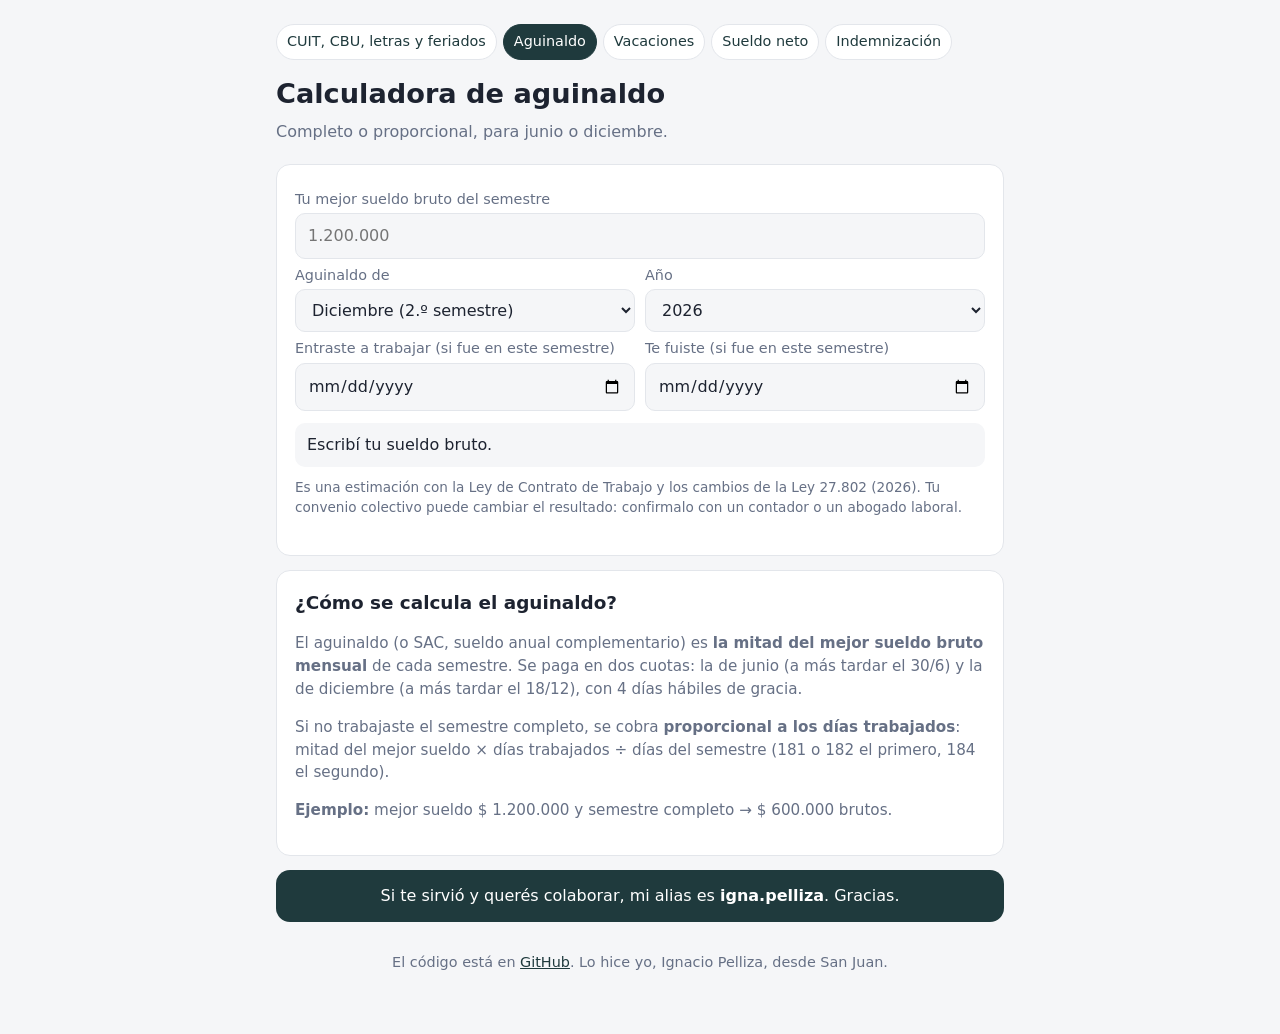
==== docs/aguinaldo.html @ 9f33942c "Textos más simples, sin emojis" ====
<!doctype html>
<html lang="es-AR">
<head>
<meta charset="utf-8">
<meta name="viewport" content="width=device-width,initial-scale=1">
<title>Calculadora de aguinaldo 2026 (SAC)</title>
<meta name="description" content="Calculá tu aguinaldo (SAC) de junio o diciembre 2026, completo o proporcional a los días trabajados. Sin registrarte y sin publicidad.">
<link rel="stylesheet" href="estilo.css">
</head>
<body><main>
<nav><a href="index.html">CUIT, CBU, letras y feriados</a><a href="aguinaldo.html" class="activo">Aguinaldo</a><a href="vacaciones.html">Vacaciones</a><a href="sueldo-neto.html">Sueldo neto</a><a href="indemnizacion.html">Indemnización</a></nav>
<h1>Calculadora de aguinaldo</h1>
<p class="sub">Completo o proporcional, para junio o diciembre.</p>
<section class="tarjeta">
<label for="s">Tu mejor sueldo bruto del semestre</label><input id="s" inputmode="decimal" placeholder="1.200.000">
<div class="fila"><div><label for="sem">Aguinaldo de</label><select id="sem"><option value="1">Junio (1.er semestre)</option><option value="2">Diciembre (2.º semestre)</option></select></div>
<div><label for="anio">Año</label><select id="anio"></select></div></div>
<div class="fila"><div><label for="ing">Entraste a trabajar (si fue en este semestre)</label><input id="ing" type="date"></div>
<div><label for="egr">Te fuiste (si fue en este semestre)</label><input id="egr" type="date"></div></div>
<div class="res" id="res">—</div>
<p class="sub" style="font-size:.85rem;margin-top:10px">Es una estimación con la Ley de Contrato de Trabajo y los cambios de la Ley 27.802 (2026). Tu convenio colectivo puede cambiar el resultado: confirmalo con un contador o un abogado laboral.</p>
</section>
<section class="tarjeta explica">
<h2>¿Cómo se calcula el aguinaldo?</h2>
<p>El aguinaldo (o SAC, sueldo anual complementario) es <b>la mitad del mejor sueldo bruto mensual</b> de cada semestre. Se paga en dos cuotas: la de junio (a más tardar el 30/6) y la de diciembre (a más tardar el 18/12), con 4 días hábiles de gracia.</p>
<p>Si no trabajaste el semestre completo, se cobra <b>proporcional a los días trabajados</b>: mitad del mejor sueldo × días trabajados ÷ días del semestre (181 o 182 el primero, 184 el segundo).</p>
<p><b>Ejemplo:</b> mejor sueldo $ 1.200.000 y semestre completo → $ 600.000 brutos.</p>
</section>
<div class="cafe">Si te sirvió y querés colaborar, mi alias es <b>igna.pelliza</b>. Gracias.</div>
<footer>El código está en <a href="https://github.com/IgnacioPelliza/utilidades-argentina">GitHub</a>. Lo hice yo, Ignacio Pelliza, desde San Juan.</footer>
</main>
<script src="argentina.js"></script>
<script>
const A = window.Argentina, $ = (id) => document.getElementById(id), P = (n) => A.formatearPesos(n);
const num = (id) => { const v = $(id).value.trim(); if (!v) return NaN; return v.includes(',') || /\.\d{3}/.test(v) ? A.leerPesos(v) : Number(v); };
const hoyIso = (() => { const h = new Date(); return `${h.getFullYear()}-${String(h.getMonth() + 1).padStart(2, '0')}-${String(h.getDate()).padStart(2, '0')}`; })();
const tabla = (filas) => '<table class="detalle">' + filas.map(([a, b, n]) => `<tr><td>${a}${n ? `<small>${n}</small>` : ''}</td><td>${b}</td></tr>`).join('') + '</table>';

const y = new Date().getFullYear(); for (let a = y - 1; a <= y + 1; a++) $('anio').add(new Option(a, a, false, a === y));
$('sem').value = new Date().getMonth() < 6 ? '1' : '2';
function calcular() {
  const s = num('s'); if (!(s > 0)) { $('res').className = 'res'; $('res').textContent = 'Escribí tu sueldo bruto.'; return; }
  const r = A.aguinaldo(s, { anio: +$('anio').value, semestre: +$('sem').value, ingreso: $('ing').value || undefined, egreso: $('egr').value || undefined });
  $('res').className = 'res ok';
  $('res').innerHTML = `<div class="total">${P(r.monto)}</div>` + (r.diasTrabajados < r.diasSemestre ? `Proporcional: trabajaste ${r.diasTrabajados} de ${r.diasSemestre} días del semestre (el completo sería ${P(r.completo)}).` : 'Aguinaldo completo (trabajaste todo el semestre).') + '<br><small>Es bruto: se le descuenta el 17% de aportes, igual que al sueldo.</small>';
}
document.querySelectorAll('input,select').forEach((e) => e.addEventListener('input', calcular)); calcular();
</script>
</body></html>
---- docs/estilo.css ----
:root{--fondo:#f5f6f8;--tarjeta:#fff;--texto:#1d2330;--suave:#667085;--borde:#e3e6eb;--acento:#1F3A3D;--ok:#1e8a4c;--okf:#e3f6eb;--mal:#c0392b;--malf:#fde8e5}
@media (prefers-color-scheme:dark){:root{--fondo:#0f1418;--tarjeta:#182027;--texto:#e8edf2;--suave:#9aa6b2;--borde:#2a343d;--acento:#7cc4b8;--okf:#123824;--malf:#3b1714;--ok:#5fd394;--mal:#ff8a7a}}
*{box-sizing:border-box}body{margin:0;background:var(--fondo);color:var(--texto);font:16px/1.5 system-ui,-apple-system,Segoe UI,Roboto,sans-serif}
main{max-width:760px;margin:0 auto;padding:24px 16px 60px}h1{font-size:1.7rem;margin:.2em 0}h2{font-size:1.15rem;margin:0 0 .6em}
.sub{color:var(--suave);margin:0 0 20px}.tarjeta{background:var(--tarjeta);border:1px solid var(--borde);border-radius:14px;padding:18px;margin:14px 0}
label{display:block;font-size:.9rem;color:var(--suave);margin:.4em 0 .2em}input,select{width:100%;font:inherit;padding:10px 12px;border:1px solid var(--borde);border-radius:10px;background:var(--fondo);color:var(--texto)}
.fila{display:flex;gap:10px;flex-wrap:wrap}.fila>*{flex:1 1 160px}
.res{margin-top:12px;padding:10px 12px;border-radius:10px;background:var(--fondo);min-height:1.5em;word-break:break-word}
.res.ok{background:var(--okf);color:var(--ok)}.res.mal{background:var(--malf);color:var(--mal)}
button{font:inherit;padding:8px 14px;border-radius:10px;border:1px solid var(--borde);background:var(--tarjeta);color:var(--texto);cursor:pointer;margin-top:8px}
table{width:100%;border-collapse:collapse;font-size:.95rem}td{padding:6px 4px;border-bottom:1px solid var(--borde)}td:first-child{white-space:nowrap;color:var(--suave);width:9em}
.pasado{opacity:.45}.prox{font-weight:700}footer{color:var(--suave);font-size:.9rem;text-align:center;margin-top:30px}a{color:var(--acento)}
.cafe{background:var(--acento);color:#fff;border-radius:14px;padding:14px;text-align:center}@media (prefers-color-scheme:dark){.cafe{color:#0f1418}}

nav{display:flex;gap:6px;flex-wrap:wrap;margin:0 0 14px}nav a{padding:6px 10px;border:1px solid var(--borde);border-radius:999px;text-decoration:none;font-size:.9rem;background:var(--tarjeta)}
nav a.activo{background:var(--acento);color:#fff;border-color:var(--acento)}@media (prefers-color-scheme:dark){nav a.activo{color:#0f1418}}
.total{font-size:1.4rem;font-weight:800}.detalle td:last-child{text-align:right;white-space:nowrap}.detalle td:first-child{color:var(--texto);width:auto;white-space:normal}
.detalle small{display:block;color:var(--suave)}.explica{color:var(--suave);font-size:.95rem}.explica h2{color:var(--texto)}
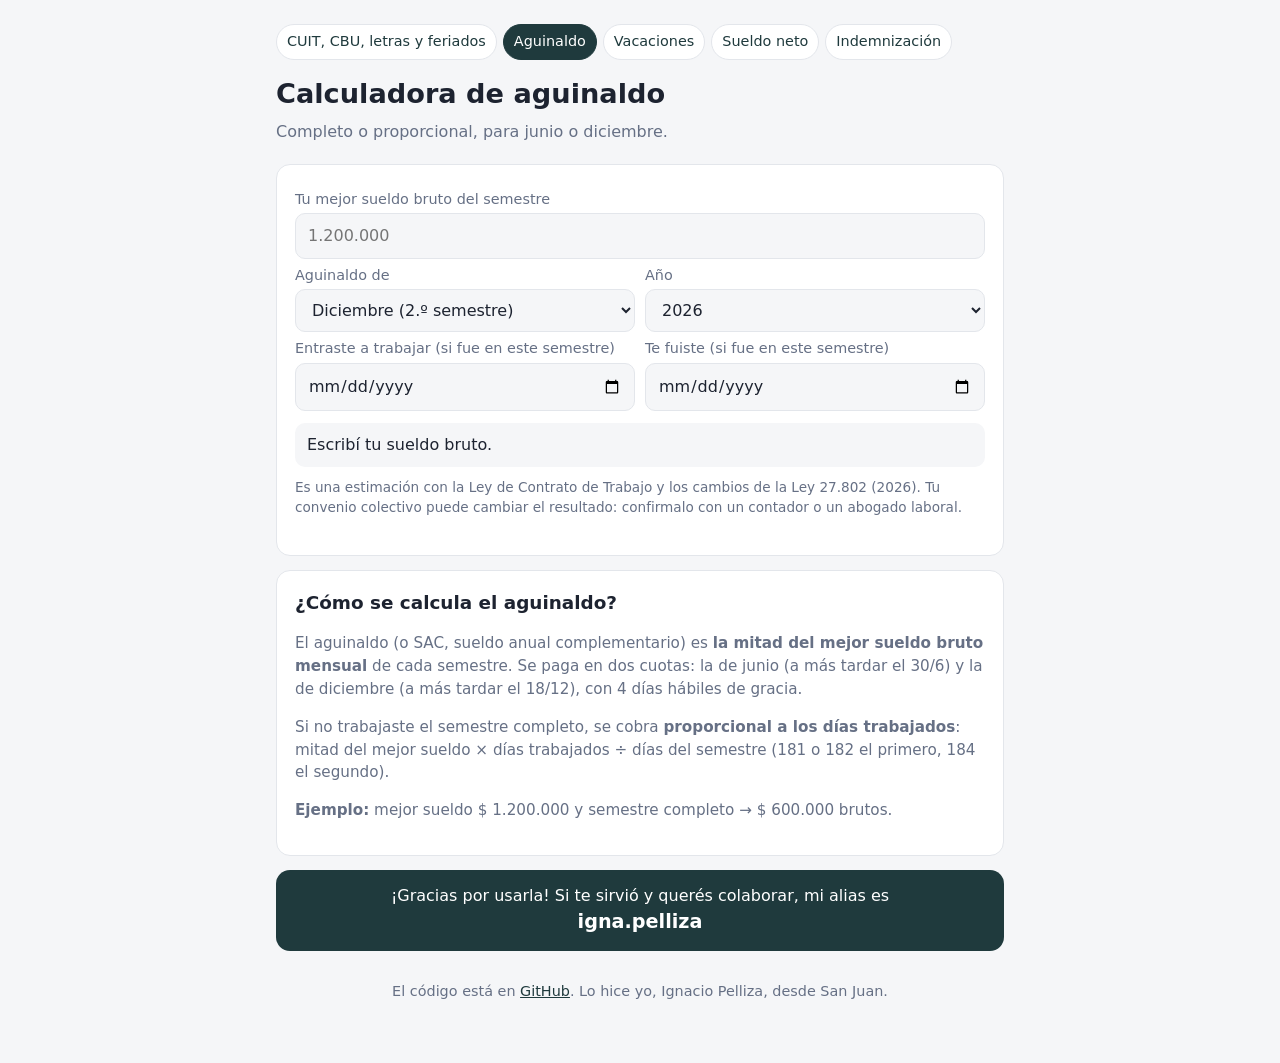
==== commit 7b2e7b08: "Alias más claro" ====
--- a/docs/aguinaldo.html
+++ b/docs/aguinaldo.html
@@ -26,7 +26,7 @@
 <p>Si no trabajaste el semestre completo, se cobra <b>proporcional a los días trabajados</b>: mitad del mejor sueldo × días trabajados ÷ días del semestre (181 o 182 el primero, 184 el segundo).</p>
 <p><b>Ejemplo:</b> mejor sueldo $ 1.200.000 y semestre completo → $ 600.000 brutos.</p>
 </section>
-<div class="cafe">Si te sirvió y querés colaborar, mi alias es <b>igna.pelliza</b>. Gracias.</div>
+<div class="cafe">¡Gracias por usarla! Si te sirvió y querés colaborar, mi alias es<br><b style="font-size:1.2em">igna.pelliza</b></div>
 <footer>El código está en <a href="https://github.com/IgnacioPelliza/utilidades-argentina">GitHub</a>. Lo hice yo, Ignacio Pelliza, desde San Juan.</footer>
 </main>
 <script src="argentina.js"></script>
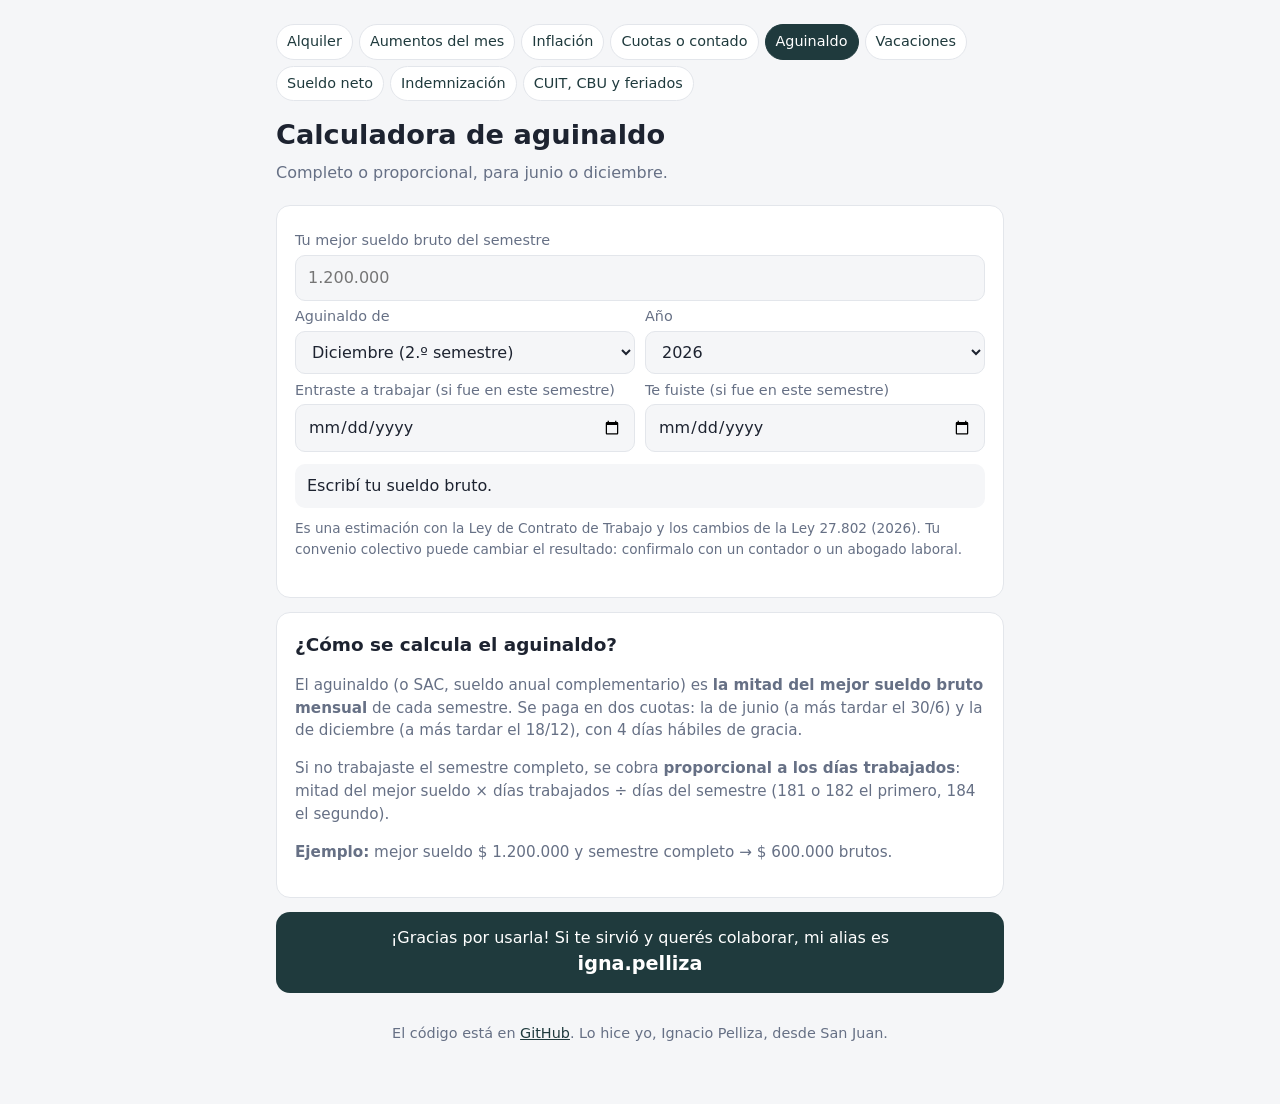
==== commit badf729e: "Calculadora de alquiler (IPC e ICL), aumentos del mes, inflación y cuotas; índices que se actualizan" ====
--- a/docs/aguinaldo.html
+++ b/docs/aguinaldo.html
@@ -5,10 +5,20 @@
 <meta name="viewport" content="width=device-width,initial-scale=1">
 <title>Calculadora de aguinaldo 2026 (SAC)</title>
 <meta name="description" content="Calculá tu aguinaldo (SAC) de junio o diciembre 2026, completo o proporcional a los días trabajados. Sin registrarte y sin publicidad.">
+<link rel="canonical" href="https://ignaciopelliza.github.io/utilidades-argentina/aguinaldo.html">
+<meta property="og:type" content="website">
+<meta property="og:locale" content="es_AR">
+<meta property="og:title" content="Calculadora de aguinaldo 2026 (SAC)">
+<meta property="og:description" content="Calculá tu aguinaldo (SAC) de junio o diciembre 2026, completo o proporcional a los días trabajados. Sin registrarte y sin publicidad.">
+<meta property="og:url" content="https://ignaciopelliza.github.io/utilidades-argentina/aguinaldo.html">
+<meta property="og:image" content="https://ignaciopelliza.github.io/utilidades-argentina/compartir.png">
+<meta property="og:image:width" content="1200">
+<meta property="og:image:height" content="630">
+<meta name="twitter:card" content="summary_large_image">
 <link rel="stylesheet" href="estilo.css">
 </head>
 <body><main>
-<nav><a href="index.html">CUIT, CBU, letras y feriados</a><a href="aguinaldo.html" class="activo">Aguinaldo</a><a href="vacaciones.html">Vacaciones</a><a href="sueldo-neto.html">Sueldo neto</a><a href="indemnizacion.html">Indemnización</a></nav>
+<nav><a href="alquiler.html">Alquiler</a><a href="aumentos.html">Aumentos del mes</a><a href="inflacion.html">Inflación</a><a href="cuotas.html">Cuotas o contado</a><a href="aguinaldo.html" class="activo">Aguinaldo</a><a href="vacaciones.html">Vacaciones</a><a href="sueldo-neto.html">Sueldo neto</a><a href="indemnizacion.html">Indemnización</a><a href="index.html">CUIT, CBU y feriados</a></nav>
 <h1>Calculadora de aguinaldo</h1>
 <p class="sub">Completo o proporcional, para junio o diciembre.</p>
 <section class="tarjeta">
--- a/docs/estilo.css
+++ b/docs/estilo.css
@@ -17,3 +17,9 @@
 nav a.activo{background:var(--acento);color:#fff;border-color:var(--acento)}@media (prefers-color-scheme:dark){nav a.activo{color:#0f1418}}
 .total{font-size:1.4rem;font-weight:800}.detalle td:last-child{text-align:right;white-space:nowrap}.detalle td:first-child{color:var(--texto);width:auto;white-space:normal}
 .detalle small{display:block;color:var(--suave)}.explica{color:var(--suave);font-size:.95rem}.explica h2{color:var(--texto)}
+.suave{color:var(--suave)}.chico{font-size:.85rem}.aviso{font-size:.85rem;color:var(--suave);margin:12px 0 0;padding:10px 12px;border-left:3px solid var(--borde)}
+label.opcion{display:flex;gap:8px;align-items:baseline;color:var(--texto);font-size:.95rem;margin:.3em 0}label.opcion input{width:auto}
+.acciones{display:flex;gap:8px;flex-wrap:wrap}.acciones button{margin-top:10px}
+.boton-wa{background:#1f8f55;color:#fff;border-color:#1f8f55;font-weight:700}.boton-claro{background:#fff;color:#1F3A3D;border-color:#fff;font-weight:700}
+.prox td{font-weight:700}.prox td small{font-weight:400}
+@media print{nav,.acciones,.cafe,footer,.explica,#bloque-crit,label,input,select{display:none!important}.tarjeta{border:0;padding:0}body{background:#fff;color:#000}.res{background:none!important;color:#000!important}}
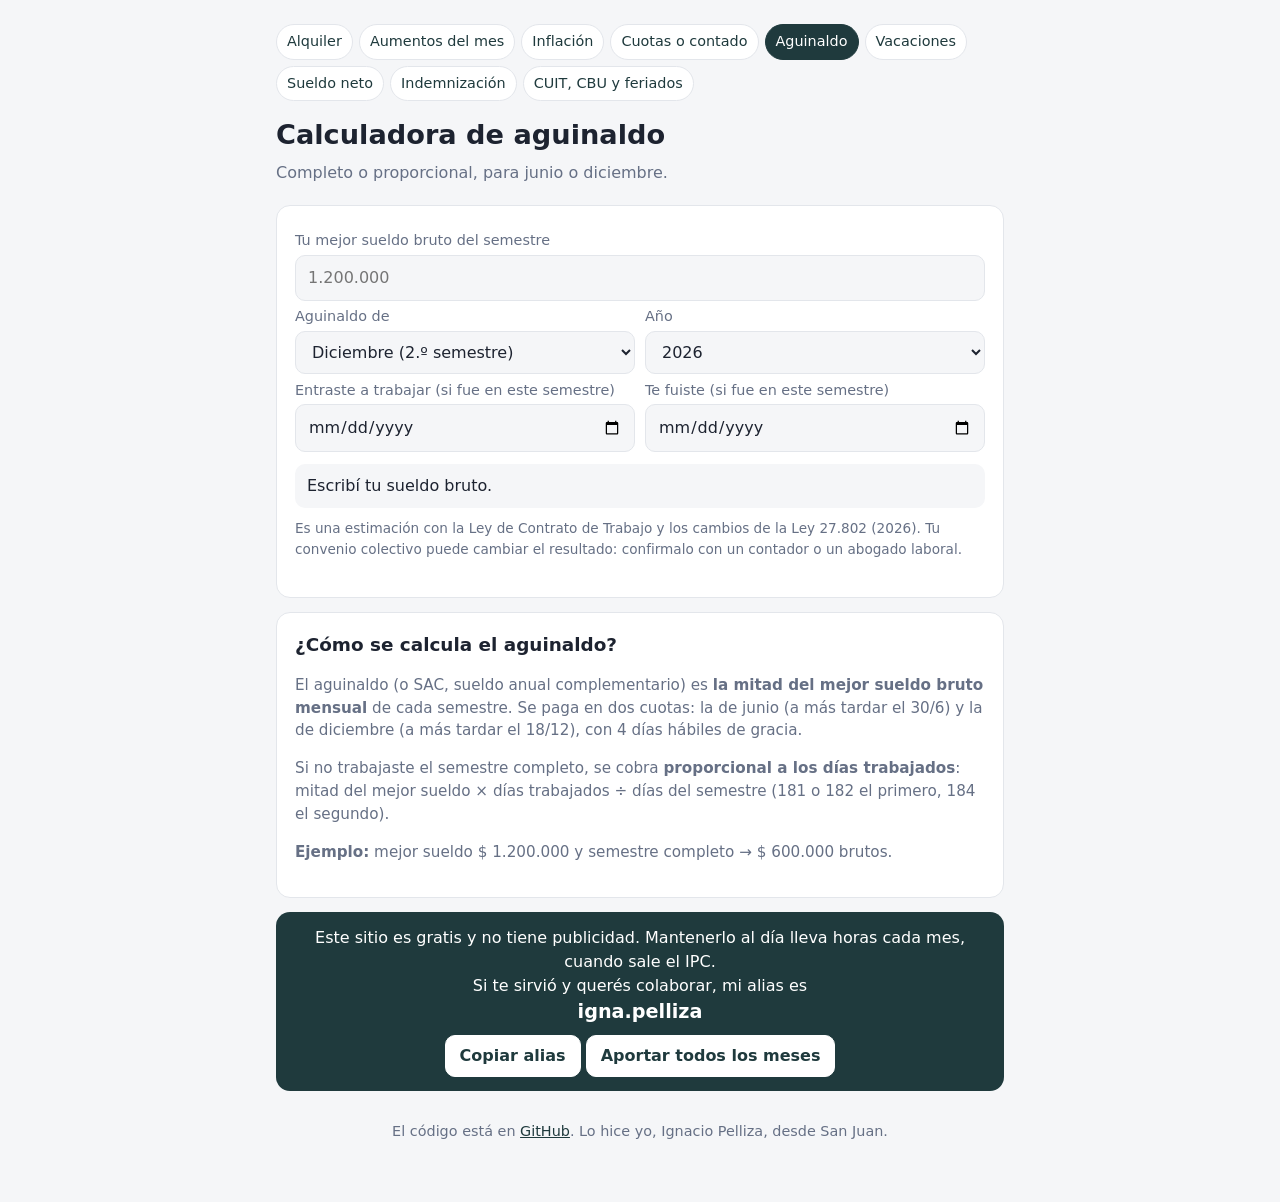
==== commit 7aa2dddf: "Botón para aportar todos los meses" ====
--- a/docs/aguinaldo.html
+++ b/docs/aguinaldo.html
@@ -36,7 +36,7 @@
 <p>Si no trabajaste el semestre completo, se cobra <b>proporcional a los días trabajados</b>: mitad del mejor sueldo × días trabajados ÷ días del semestre (181 o 182 el primero, 184 el segundo).</p>
 <p><b>Ejemplo:</b> mejor sueldo $ 1.200.000 y semestre completo → $ 600.000 brutos.</p>
 </section>
-<div class="cafe">¡Gracias por usarla! Si te sirvió y querés colaborar, mi alias es<br><b style="font-size:1.2em">igna.pelliza</b></div>
+<div class="cafe" id="cafe">Este sitio es gratis y no tiene publicidad. Mantenerlo al día lleva horas cada mes, cuando sale el IPC.<br>Si te sirvió y querés colaborar, mi alias es<br><b style="font-size:1.2em">igna.pelliza</b><br><button type="button" class="boton-claro" data-copiar="igna.pelliza">Copiar alias</button> <a class="boton-claro boton-link" href="https://mpago.la/1ZRrR5b" target="_blank" rel="noopener">Aportar todos los meses</a></div>
 <footer>El código está en <a href="https://github.com/IgnacioPelliza/utilidades-argentina">GitHub</a>. Lo hice yo, Ignacio Pelliza, desde San Juan.</footer>
 </main>
 <script src="argentina.js"></script>
@@ -56,4 +56,5 @@
 }
 document.querySelectorAll('input,select').forEach((e) => e.addEventListener('input', calcular)); calcular();
 </script>
+<script src="datos.js"></script>
 </body></html>
--- a/docs/estilo.css
+++ b/docs/estilo.css
@@ -23,3 +23,4 @@
 .boton-wa{background:#1f8f55;color:#fff;border-color:#1f8f55;font-weight:700}.boton-claro{background:#fff;color:#1F3A3D;border-color:#fff;font-weight:700}
 .prox td{font-weight:700}.prox td small{font-weight:400}
 @media print{nav,.acciones,.cafe,footer,.explica,#bloque-crit,label,input,select{display:none!important}.tarjeta{border:0;padding:0}body{background:#fff;color:#000}.res{background:none!important;color:#000!important}}
+a.boton-link{display:inline-block;padding:8px 14px;border-radius:10px;text-decoration:none;margin-top:8px;border:1px solid #fff}
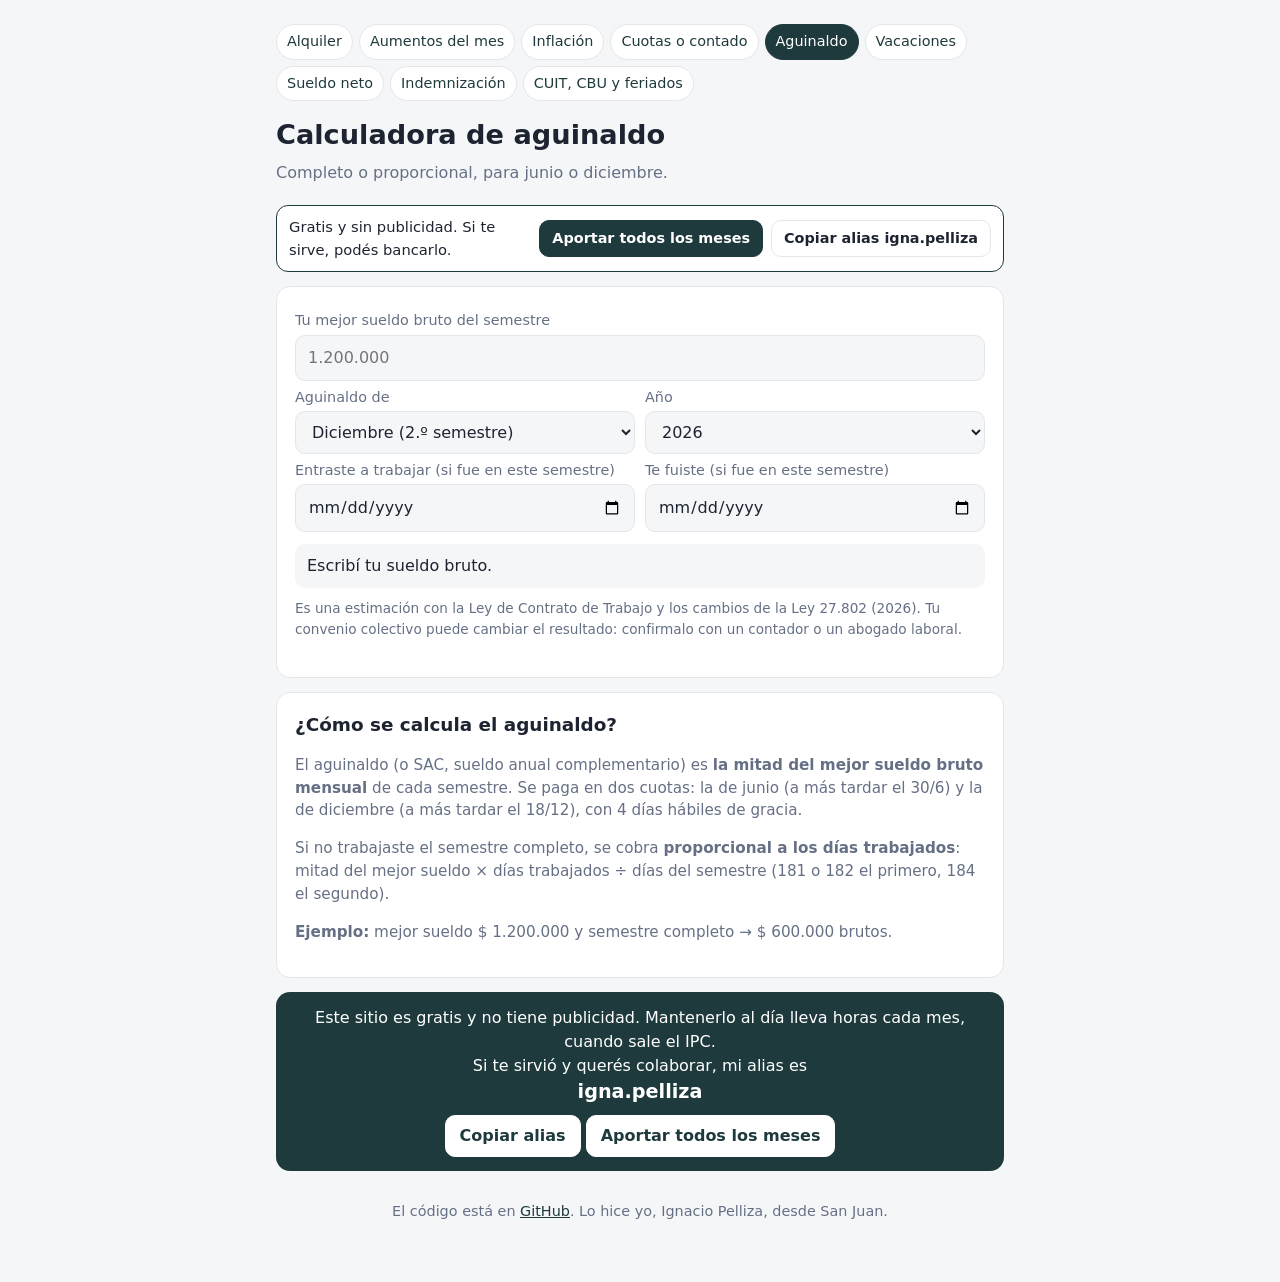
==== commit 971cf458: "Aporte más visible: franja arriba y botón arreglado en modo oscuro" ====
--- a/docs/aguinaldo.html
+++ b/docs/aguinaldo.html
@@ -15,12 +15,13 @@
 <meta property="og:image:width" content="1200">
 <meta property="og:image:height" content="630">
 <meta name="twitter:card" content="summary_large_image">
-<link rel="stylesheet" href="estilo.css">
+<link rel="stylesheet" href="estilo.css?v=3">
 </head>
 <body><main>
 <nav><a href="alquiler.html">Alquiler</a><a href="aumentos.html">Aumentos del mes</a><a href="inflacion.html">Inflación</a><a href="cuotas.html">Cuotas o contado</a><a href="aguinaldo.html" class="activo">Aguinaldo</a><a href="vacaciones.html">Vacaciones</a><a href="sueldo-neto.html">Sueldo neto</a><a href="indemnizacion.html">Indemnización</a><a href="index.html">CUIT, CBU y feriados</a></nav>
 <h1>Calculadora de aguinaldo</h1>
 <p class="sub">Completo o proporcional, para junio o diciembre.</p>
+<div class="apoyo"><span>Gratis y sin publicidad. Si te sirve, podés bancarlo.</span><div class="botones"><a href="https://mpago.la/1ZRrR5b" target="_blank" rel="noopener">Aportar todos los meses</a><button type="button" data-copiar="igna.pelliza">Copiar alias igna.pelliza</button></div></div>
 <section class="tarjeta">
 <label for="s">Tu mejor sueldo bruto del semestre</label><input id="s" inputmode="decimal" placeholder="1.200.000">
 <div class="fila"><div><label for="sem">Aguinaldo de</label><select id="sem"><option value="1">Junio (1.er semestre)</option><option value="2">Diciembre (2.º semestre)</option></select></div>
--- a/docs/estilo.css
+++ b/docs/estilo.css
@@ -24,3 +24,10 @@
 .prox td{font-weight:700}.prox td small{font-weight:400}
 @media print{nav,.acciones,.cafe,footer,.explica,#bloque-crit,label,input,select{display:none!important}.tarjeta{border:0;padding:0}body{background:#fff;color:#000}.res{background:none!important;color:#000!important}}
 a.boton-link{display:inline-block;padding:8px 14px;border-radius:10px;text-decoration:none;margin-top:8px;border:1px solid #fff}
+a.boton-claro,a.boton-claro:visited{background:#fff;color:#1F3A3D;border:1px solid #fff;font-weight:700;text-decoration:none;display:inline-block;padding:8px 14px;border-radius:10px;margin-top:8px}
+.apoyo{display:flex;align-items:center;gap:10px;flex-wrap:wrap;justify-content:space-between;background:var(--tarjeta);border:1px solid var(--acento);border-radius:12px;padding:10px 12px;margin:0 0 14px;font-size:.92rem}
+.apoyo span{flex:1 1 220px}.apoyo .botones{display:flex;gap:8px;flex-wrap:wrap}
+.apoyo a,.apoyo button{margin:0;padding:7px 12px;border-radius:10px;font-weight:700;font-size:.9rem;text-decoration:none;cursor:pointer}
+.apoyo a{background:var(--acento);color:#fff;border:1px solid var(--acento)}@media (prefers-color-scheme:dark){.apoyo a{color:#0f1418}}
+.apoyo button{background:transparent;color:var(--texto);border:1px solid var(--borde)}
+@media print{.apoyo{display:none!important}}
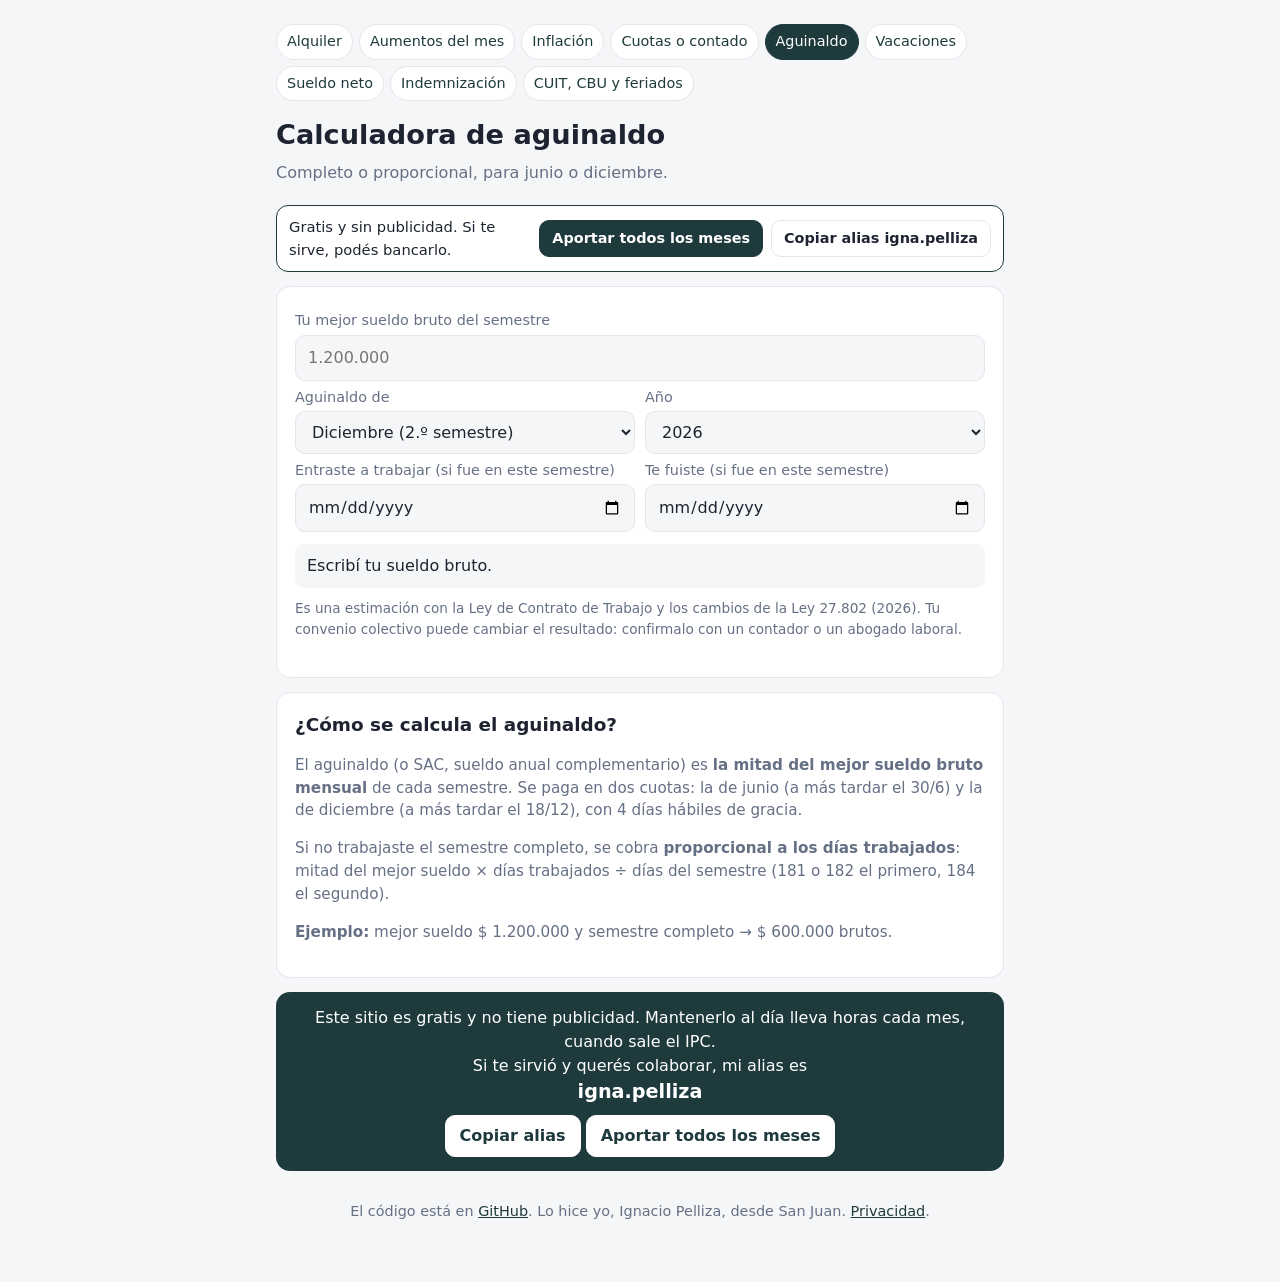
==== commit 1c39a1f4: "Se puede instalar como app y anda sin internet; página de privacidad" ====
--- a/docs/aguinaldo.html
+++ b/docs/aguinaldo.html
@@ -15,6 +15,10 @@
 <meta property="og:image:width" content="1200">
 <meta property="og:image:height" content="630">
 <meta name="twitter:card" content="summary_large_image">
+<link rel="manifest" href="manifest.webmanifest">
+<meta name="theme-color" content="#1F3A3D">
+<link rel="icon" href="favicon.png">
+<link rel="apple-touch-icon" href="apple-touch-icon.png">
 <link rel="stylesheet" href="estilo.css?v=3">
 </head>
 <body><main>
@@ -22,6 +26,9 @@
 <h1>Calculadora de aguinaldo</h1>
 <p class="sub">Completo o proporcional, para junio o diciembre.</p>
 <div class="apoyo"><span>Gratis y sin publicidad. Si te sirve, podés bancarlo.</span><div class="botones"><a href="https://mpago.la/1ZRrR5b" target="_blank" rel="noopener">Aportar todos los meses</a><button type="button" data-copiar="igna.pelliza">Copiar alias igna.pelliza</button></div></div>
+
+
+
 <section class="tarjeta">
 <label for="s">Tu mejor sueldo bruto del semestre</label><input id="s" inputmode="decimal" placeholder="1.200.000">
 <div class="fila"><div><label for="sem">Aguinaldo de</label><select id="sem"><option value="1">Junio (1.er semestre)</option><option value="2">Diciembre (2.º semestre)</option></select></div>
@@ -38,7 +45,7 @@
 <p><b>Ejemplo:</b> mejor sueldo $ 1.200.000 y semestre completo → $ 600.000 brutos.</p>
 </section>
 <div class="cafe" id="cafe">Este sitio es gratis y no tiene publicidad. Mantenerlo al día lleva horas cada mes, cuando sale el IPC.<br>Si te sirvió y querés colaborar, mi alias es<br><b style="font-size:1.2em">igna.pelliza</b><br><button type="button" class="boton-claro" data-copiar="igna.pelliza">Copiar alias</button> <a class="boton-claro boton-link" href="https://mpago.la/1ZRrR5b" target="_blank" rel="noopener">Aportar todos los meses</a></div>
-<footer>El código está en <a href="https://github.com/IgnacioPelliza/utilidades-argentina">GitHub</a>. Lo hice yo, Ignacio Pelliza, desde San Juan.</footer>
+<footer>El código está en <a href="https://github.com/IgnacioPelliza/utilidades-argentina">GitHub</a>. Lo hice yo, Ignacio Pelliza, desde San Juan. <a href="privacidad.html">Privacidad</a>.</footer>
 </main>
 <script src="argentina.js"></script>
 <script>
@@ -58,4 +65,5 @@
 document.querySelectorAll('input,select').forEach((e) => e.addEventListener('input', calcular)); calcular();
 </script>
 <script src="datos.js"></script>
+<script data-goatcounter="https://utilidades-argentina.goatcounter.com/count" async src="//gc.zgo.at/count.js"></script>
 </body></html>
--- a/docs/estilo.css
+++ b/docs/estilo.css
@@ -31,3 +31,4 @@
 .apoyo a{background:var(--acento);color:#fff;border:1px solid var(--acento)}@media (prefers-color-scheme:dark){.apoyo a{color:#0f1418}}
 .apoyo button{background:transparent;color:var(--texto);border:1px solid var(--borde)}
 @media print{.apoyo{display:none!important}}
+.en-play .apoyo,.en-play .cafe{display:none!important}
